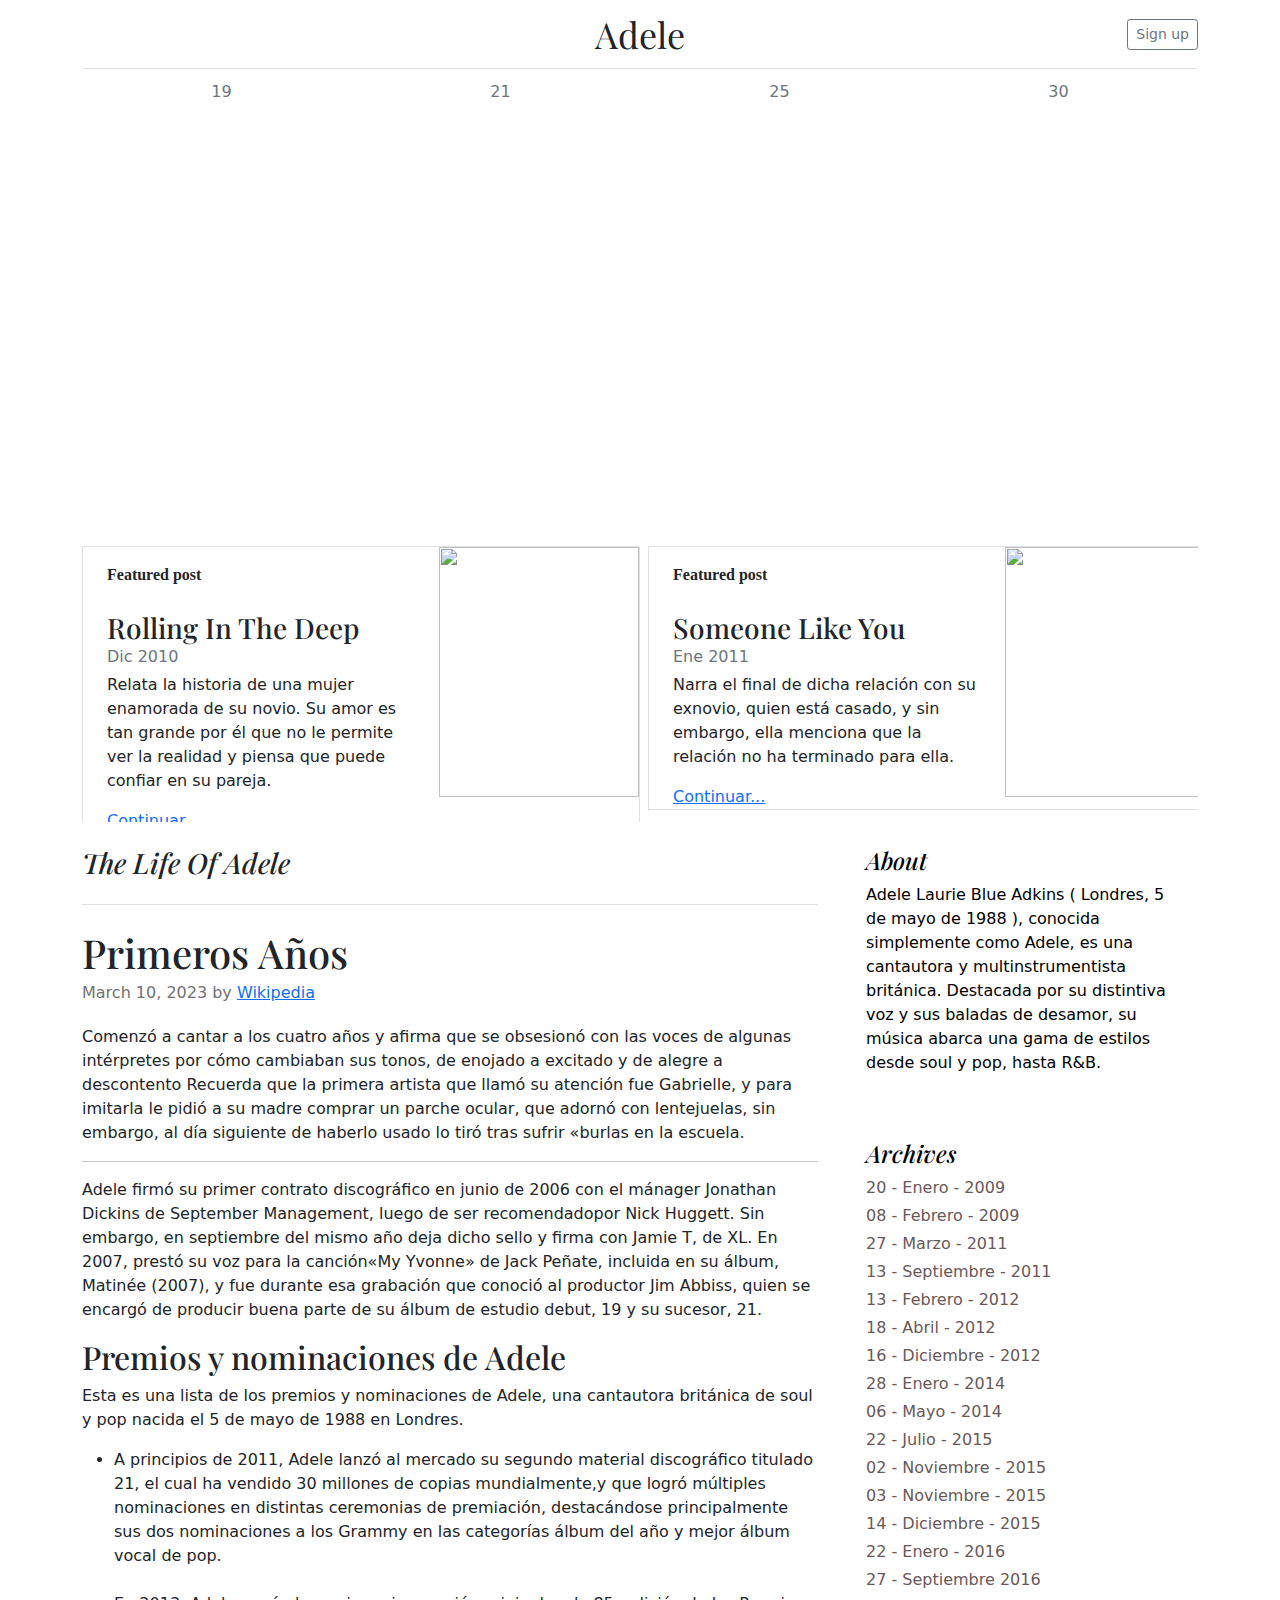
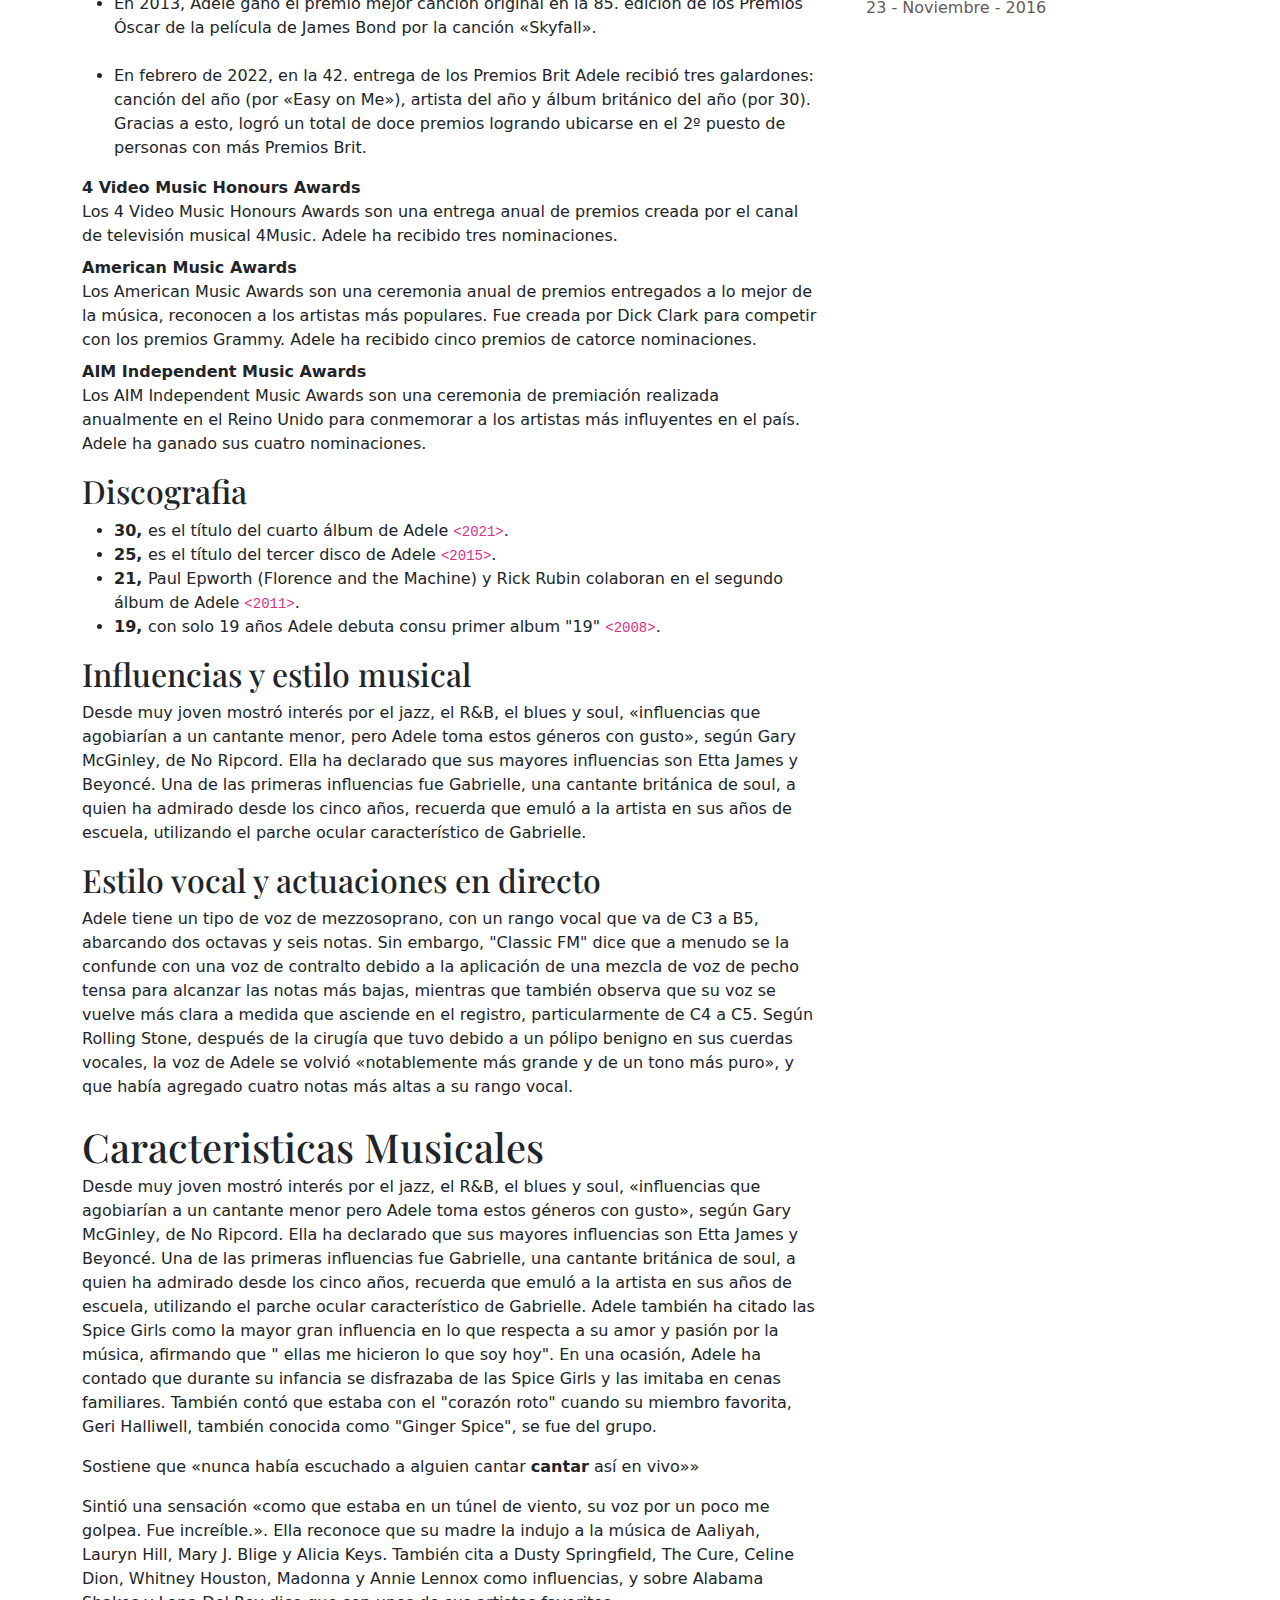
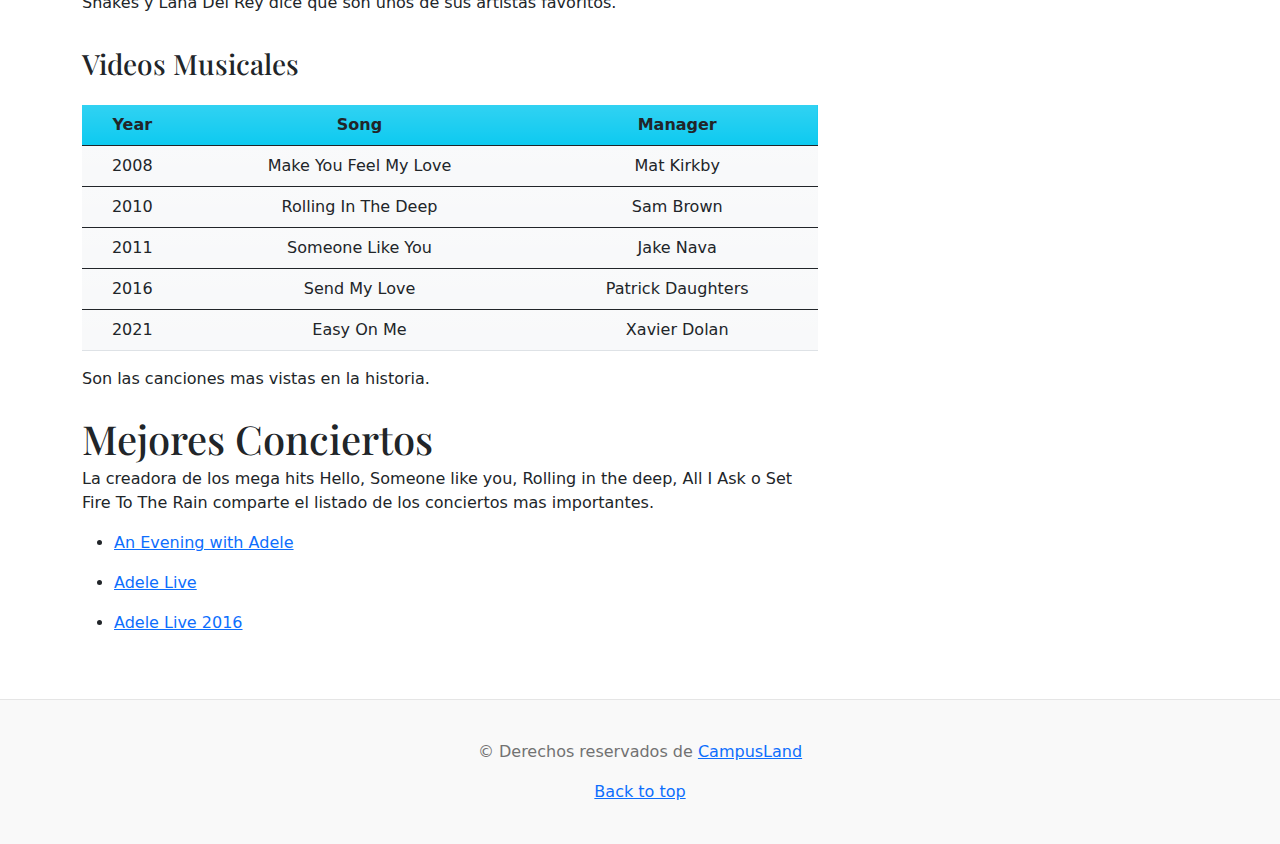
==== Taller 5 blog js/index.html @ 7db2c0f8 "feat: :rocket: Taller 5 - Actualizar Codigo" ====
<!DOCTYPE html>
<html lang="en">
<head>
  <meta charset="utf-8">
  <meta name="viewport" content="width=device-width, initial-scale=1">
  <meta name="description" content="">
  <meta name="author" content="Mark Otto, Jacob Thornton, and Bootstrap contributors">
  <meta name="generator" content="Hugo 0.84.0">
  <title>Blog Template · Bootstrap v5.0</title>
  <!-- Bootstrap core CSS -->
  <link rel="stylesheet" href="assets/dist/css/bootstrap.min.css">
  <!-- Custom styles for this template -->
  <link href="https://fonts.googleapis.com/css?family=Playfair&#43;Display:700,900&amp;display=swap" rel="stylesheet">
  <!-- Custom styles for this template -->
  <link href="css/blog.css" rel="stylesheet">

  <script src="main.js" type="module" defer></script>
</head>

<body>

  <!-- Navbar -->
  <div class="container">

    <header class="blog-header py-3">

      <div class="row flex-nowrap justify-content-between align-items-center">
        <div class="col-4 pt-1"></div>
        <div id="title" class="col-4 text-center">
          
        </div>
        <div class="col-4 d-flex justify-content-end align-items-center">
          
          <a class="btn btn-sm btn-outline-secondary" href="#">Sign up</a>
        </div>
      </div>

    </header>

    <div class="nav-scroller py-1 mb-2">
      <nav id="company" class="nav d-flex justify-content-around"></nav>
    </div>
  </div>
  <!-- ----- -->

  <main class="container">

    <!-- Banner -->
    <div class="text-white overflow-hidden position-relative mb-3">
      <div class="Style-img col-12 h-100 py-2 position-absolute"></div>

      <div class="col-md-8 col-lg-7 col-xl-6 p-4 p-md-5 mb-4">
        <h1 class="TitleBanner"></h1>
        <p class="ContentBanner"></p>
        <p class="Btn-Banner"><a class=""></a></p>
      </div>
      
    </div>
    <!-- ------ -->

    <!-- -------------- Post article -------------- -->
    <div class="Slider-card-article d-block d-md-flex flex-row overflow-auto"></div>
    <!-- ------------------------------------------ -->

    <div class="row g-4">
      <div class="col-md-8">

        <!-- Titulo vida de Adele -->
        <div class="liveAdele"></div>
        <!-- -------------------- -->

        <article class="blog-post my-4">

          <!-- Primeros años -->
          <div class="firstYears"></div>
          <!-- ------------- -->

          <!-- Premios y nominaciones -->
          <div class="nominations"></div>
          <!-- ---------------------- -->

          <!-- Discografia -->
          <div class="discographit"></div>
          <!-- ----------- -->

          <!-- Estilo Musical -->
          <div class="styleMusic"></div>
          <!-- -------------- -->

        </article>

        <article class="blog-post my-4">

          <!-- Caracteristicas Musicales -->
          <div class="caracterist"></div>
          <!-- ------------------------- -->

          <!-- Tabla -->
          <div class="musicVideos"></div>
          <!-- ----- -->

        </article>

        <article class="blog-post">

          <!-- Mejores Conciertos -->
          <div class="bestConcerts"></div>
          <!-- ------------------ -->
  
        </article>

      </div>

      <!-- Contenedor about -->
      <div class="Links-archives col-md-4" style="top: 2rem;">
        <div id="Aside" class="position-sticky overflow-auto" style="height: 89vh;"></div>
      </div>
      <!-- ---------------- -->

    </div>

  </main>

  <!-- Footer -->
  <footer class="footer blog-footer"></footer>
  <!-- ------ -->

</body>
</html>
---- Taller 5 blog js/css/blog.css ----
/* stylelint-disable selector-list-comma-newline-after */
.bd-placeholder-img {
  font-size: 1.125rem;
  text-anchor: middle;
  -webkit-user-select: none;
  -moz-user-select: none;
  user-select: none;
}

@media (min-width: 768px) {
  .bd-placeholder-img-lg {
    font-size: 3.5rem;
  }
}
.blog-header {
  line-height: 1;
  border-bottom: 1px solid #e5e5e5;
}

.blog-header-logo {
  font-family: "Playfair Display", Georgia, "Times New Roman", serif/*rtl:Amiri, Georgia, "Times New Roman", serif*/;
  font-size: 2.25rem;
}

.blog-header-logo:hover {
  text-decoration: none;
}

h1, h2, h3, h4, h5, h6 {
  font-family: "Playfair Display", Georgia, "Times New Roman", serif/*rtl:Amiri, Georgia, "Times New Roman", serif*/;
}

.display-4 {
  font-size: 2.5rem;
}
@media (min-width: 768px) {
  .display-4 {
    font-size: 3rem;
  }
}

.nav-scroller {
  position: relative;
  z-index: 2;
  height: 2.75rem;
  overflow-y: hidden;
}

.nav-scroller .nav {
  display: flex;
  flex-wrap: nowrap;
  padding-bottom: 1rem;
  margin-top: -1px;
  overflow-x: auto;
  text-align: center;
  white-space: nowrap;
  -webkit-overflow-scrolling: touch;
}

.nav-scroller .nav-link {
  padding-top: .75rem;
  padding-bottom: .75rem;
  font-size: .875rem;
}

.card-img-right {
  height: 100%;
  border-radius: 0 3px 3px 0;
}

.flex-auto {
  flex: 0 0 auto;
}

.h-250 { height: 250px; }
@media (min-width: 768px) {
  .h-md-250 { height: 250px; }
}

/* Pagination */
.blog-pagination {
  margin-bottom: 4rem;
}
.blog-pagination > .btn {
  border-radius: 2rem;
}

/*
 * Blog posts
 */
.blog-post {
  margin-bottom: 4rem;
}
.blog-post-title {
  margin-bottom: .25rem;
  font-size: 2.5rem;
}
.blog-post-meta {
  margin-bottom: 1.25rem;
  color: #727272;
}

/*
 * Footer
 */
.blog-footer {
  padding: 2.5rem 0;
  color: #727272;
  text-align: center;
  background-color: #f9f9f9;
  border-top: .05rem solid #e5e5e5;
}
.blog-footer p:last-child {
  margin-bottom: 0;
}





/* ---------------------------------------- */
#title{
  text-decoration: none;
  cursor: auto;
}

#company a{
  text-decoration: none;
}

#company a:hover{
  color: rgb(27, 15, 15);
}

.Style-img{
  z-index: -10;
  width: 100%;
  height: 100%;
  background-size:cover;
  background-position:center;
  background-repeat:no-repeat;	
}

.svg-cards{
  width: 200px;
  height: 250px;
}

.svg-cards img{
  width: 100%;
  height: 100%;
}

.Links-archives{
  color: black;
}

.Links-archives li{
  margin-top: 4px;
}

.Links-archives a{
  color: rgb(105, 88, 88);
  list-style: none;
  text-decoration: none;
}

.Slider-card-article{
  height: 276px;
}

.Slider-card-article strong{
  font-family: cursive;
}

/* ===== Scrollbar CSS ===== */
  /* Firefox */
  * {
    scrollbar-width: auto;
    scrollbar-color: #beb3c2 #ffffff;
  }

  /* Chrome, Edge, and Safari */
  *::-webkit-scrollbar {
    width: 8px;
    height: 8px;
  }

  *::-webkit-scrollbar-track {
    background: #ffffff;
  }

  *::-webkit-scrollbar-thumb {
    background-color: #beb3c2;
    border-radius: 20px;
    border: 3px solid #ffffff;
  }
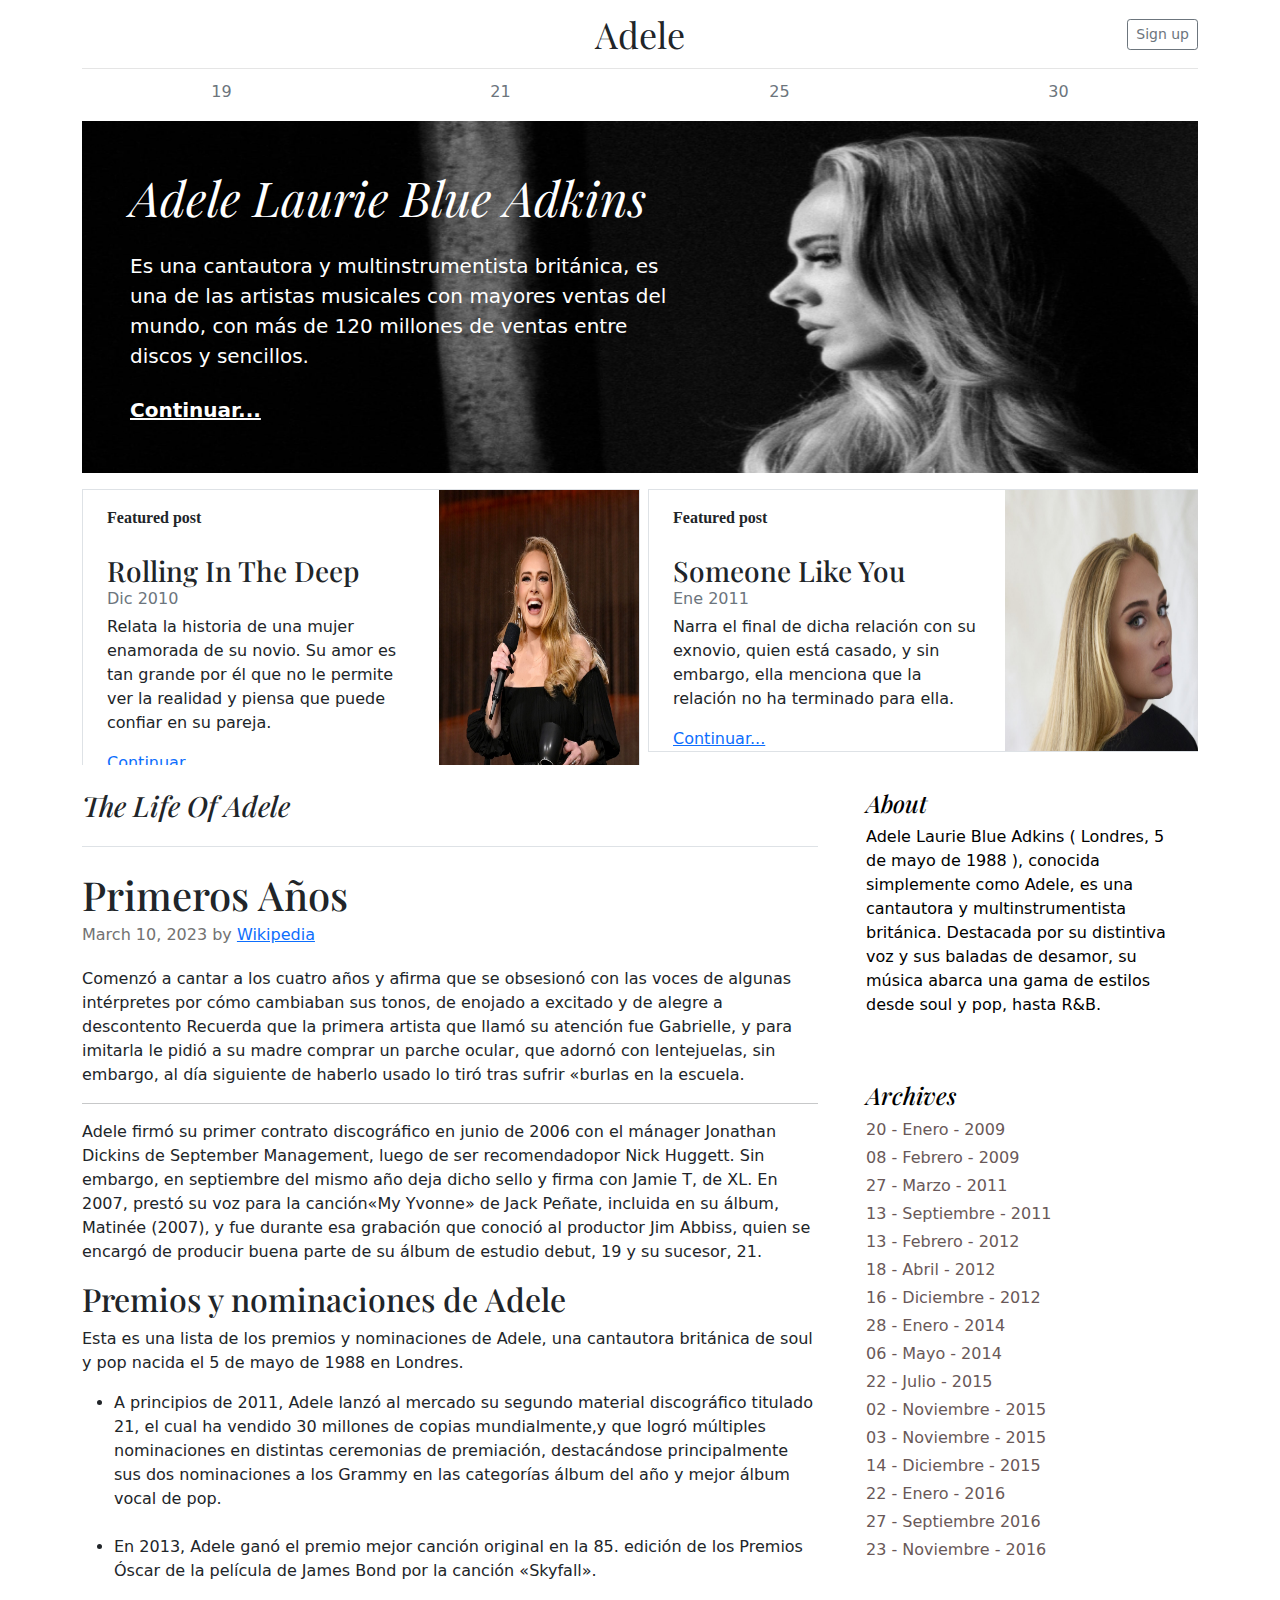
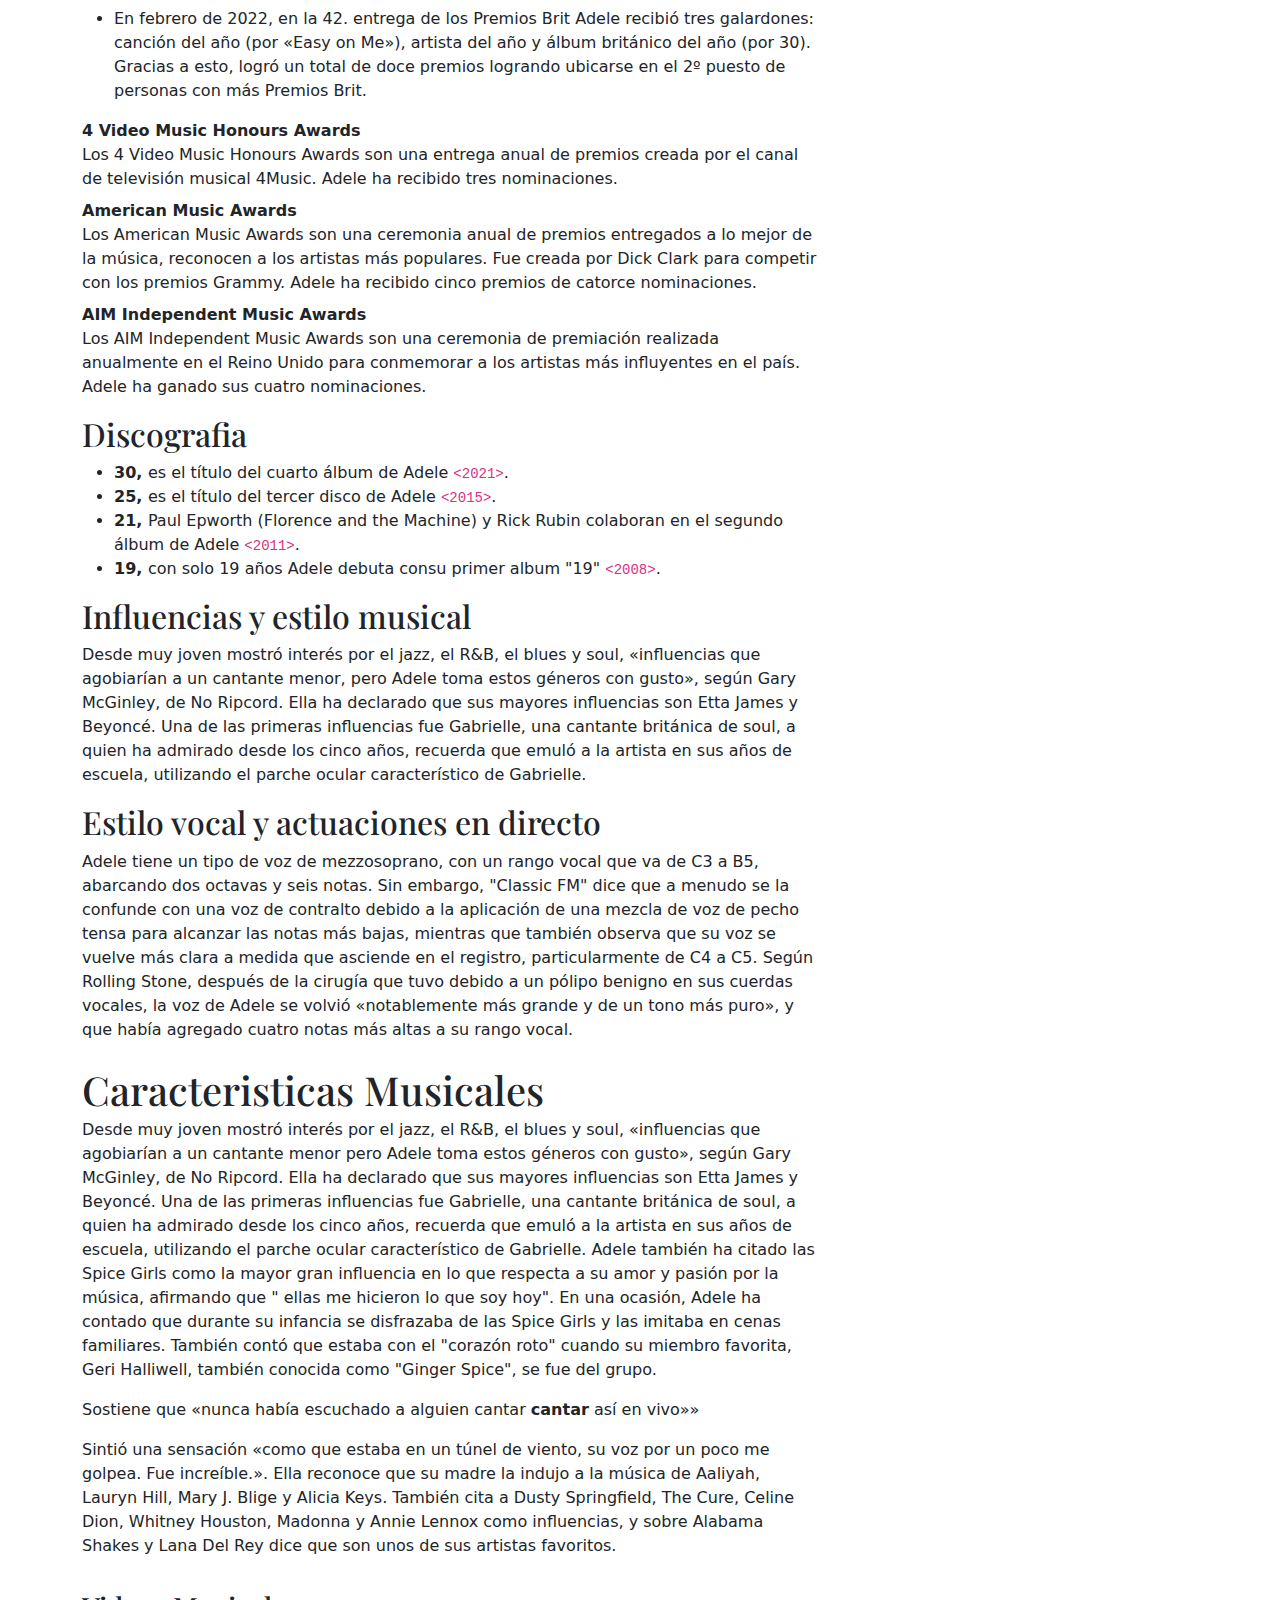
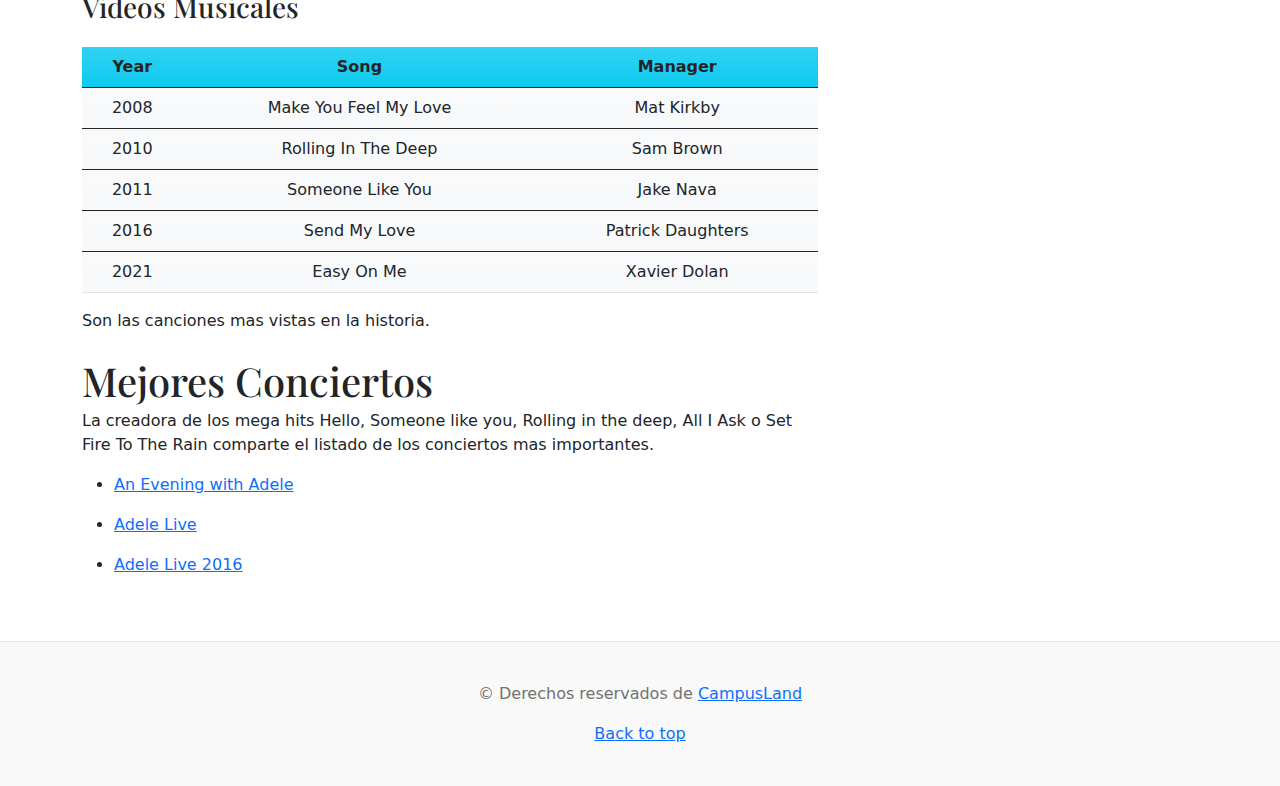
==== commit a41ea0f5: "docs: :memo: Taller Blog - Comprobar que todo este bien y subir a Classroom" ====
--- a/Taller 5 blog js/index.html
+++ b/Taller 5 blog js/index.html
@@ -46,16 +46,7 @@
   <main class="container">
 
     <!-- Banner -->
-    <div class="text-white overflow-hidden position-relative mb-3">
-      <div class="Style-img col-12 h-100 py-2 position-absolute"></div>
-
-      <div class="col-md-8 col-lg-7 col-xl-6 p-4 p-md-5 mb-4">
-        <h1 class="TitleBanner"></h1>
-        <p class="ContentBanner"></p>
-        <p class="Btn-Banner"><a class=""></a></p>
-      </div>
-      
-    </div>
+    <div class="contentBanner mb-3 text-white position-relative"></div>
     <!-- ------ -->
 
     <!-- -------------- Post article -------------- -->
--- a/Taller 5 blog js/css/blog.css
+++ b/Taller 5 blog js/css/blog.css
@@ -132,13 +132,18 @@
   color: rgb(27, 15, 15);
 }
 
-.Style-img{
-  z-index: -10;
+.imagen-Banner{
   width: 100%;
   height: 100%;
-  background-size:cover;
-  background-position:center;
-  background-repeat:no-repeat;	
+  z-index: -10;
+}
+
+.imagen-Banner img{
+  width: 100%;
+  height: 100%;
+  background-position: center;
+  background-size: cover;
+  background-repeat: no-repeat;
 }
 
 .svg-cards{
@@ -148,7 +153,7 @@
 
 .svg-cards img{
   width: 100%;
-  height: 100%;
+  height: 400px;
 }
 
 .Links-archives{
